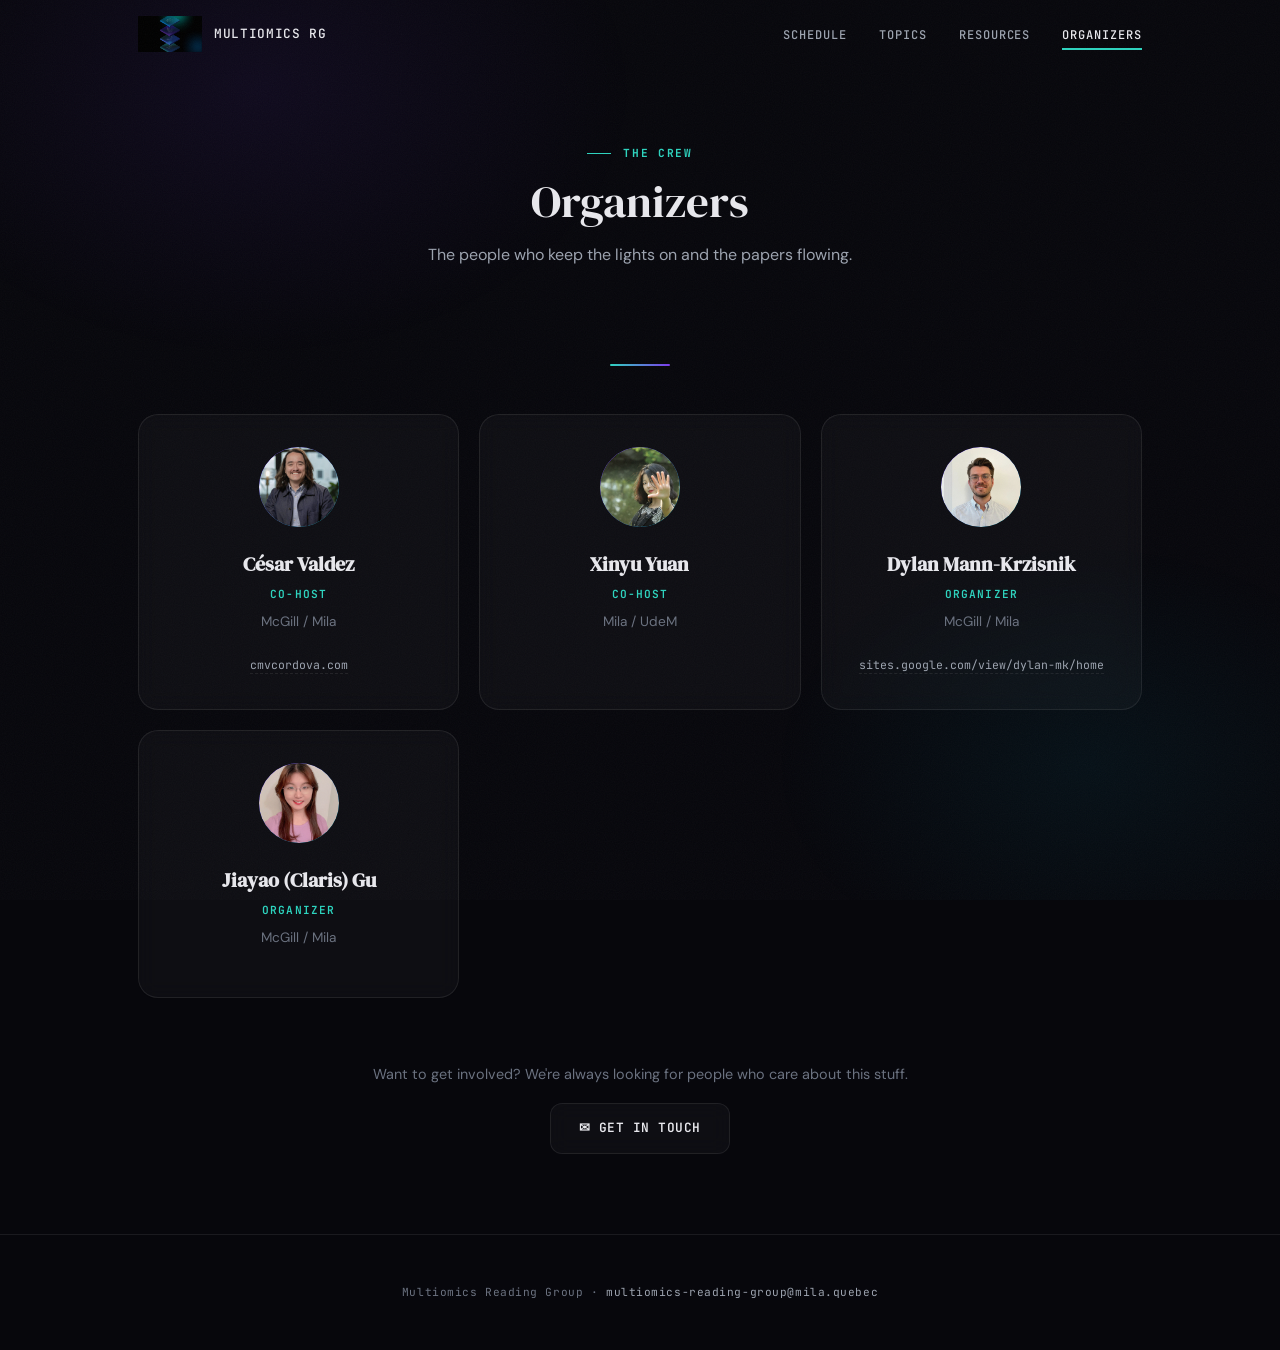
==== organizers.html @ 5864a451 "Add full GitHub Pages site: home, organizers, schedule Dark-mode site with schedule (upcoming/past s" ====
<!DOCTYPE html>
<html lang="en">
<head>
  <meta charset="UTF-8">
  <meta name="viewport" content="width=device-width, initial-scale=1.0">
  <title>Organizers — Multiomics Reading Group</title>
  <meta name="description" content="Meet the organizing committee of the Multiomics Reading Group.">
  <meta name="theme-color" content="#07070c">
  <link rel="icon" type="image/png" href="assets/logo.png">
  <link rel="stylesheet" href="assets/style.css">
  <!-- Google Analytics -->
  <script async src="https://www.googletagmanager.com/gtag/js?id=G-GBHXXDXN7W"></script>
  <script>
    window.dataLayer = window.dataLayer || [];
    function gtag(){dataLayer.push(arguments);}
    gtag('js', new Date());
    gtag('config', 'G-GBHXXDXN7W');
  </script>
</head>
<body>

  <a href="#main" class="skip-link">Skip to content</a>
  <div class="bg-glow" aria-hidden="true"></div>

  <!-- ======== NAV ======== -->
  <nav class="nav" role="navigation" aria-label="Main">
    <div class="container">
      <a href="index.html" class="nav-brand" aria-label="Home">
        <img src="assets/logo.png" alt="" width="36" height="36">
        <span>Multiomics RG</span>
      </a>
      <button class="nav-toggle" aria-label="Toggle menu" aria-expanded="false">
        <span></span><span></span><span></span>
      </button>
      <ul class="nav-links">
        <li><a href="index.html#schedule">Schedule</a></li>
        <li><a href="index.html#topics">Topics</a></li>
        <li><a href="index.html#resources">Resources</a></li>
        <li><a href="organizers.html" class="active">Organizers</a></li>
      </ul>
    </div>
  </nav>

  <!-- ======== MAIN ======== -->
  <main id="main">
    <section class="page-header">
      <div class="container">
        <div class="section-label fade-up">The Crew</div>
        <h1 class="section-title fade-up">Organizers</h1>
        <p class="fade-up">The people who keep the lights on and the papers flowing.</p>
      </div>
    </section>

    <div class="divider"></div>

    <section style="padding-top: 0;">
      <div class="container">
        <div id="organizers-grid" class="organizers-grid stagger">
          <!-- Rendered by main.js -->
        </div>

        <div style="margin-top: 4rem; text-align: center;" class="fade-up">
          <p style="color: var(--text-muted); font-size: 0.9rem; margin-bottom: 1rem;">
            Want to get involved? We're always looking for people who care about this stuff.
          </p>
          <a href="mailto:multiomics-reading-group@mila.quebec" class="btn btn-secondary">
            <span aria-hidden="true">&#9993;</span> Get in Touch
          </a>
        </div>
      </div>
    </section>
  </main>

  <!-- ======== FOOTER ======== -->
  <footer class="footer">
    <div class="container">
      <p>Multiomics Reading Group &middot; <a href="mailto:multiomics-reading-group@mila.quebec">multiomics-reading-group@mila.quebec</a></p>
    </div>
  </footer>

  <script src="js/main.js"></script>
</body>
</html>
---- assets/style.css ----
/* ============================================
   MULTIOMICS READING GROUP — Main Stylesheet
   Scholar-punk dark mode. Glass + grit.
   ============================================ */

/* --- Fonts ---
   DM Serif Display: editorial weight for headings
   JetBrains Mono: hacker energy for labels/meta
   DM Sans: readable body
*/
@import url('https://fonts.googleapis.com/css2?family=DM+Sans:ital,wght@0,400;0,500;0,700;1,400&family=DM+Serif+Display:ital@0;1&family=JetBrains+Mono:wght@400;500;700&display=swap');

/* --- Variables --- */
:root {
  --bg-deep: #07070c;
  --bg-surface: #0d0d14;
  --bg-card: rgba(255, 255, 255, 0.03);
  --bg-card-hover: rgba(255, 255, 255, 0.06);
  --glass-border: rgba(255, 255, 255, 0.08);
  --glass-border-hover: rgba(255, 255, 255, 0.15);

  --teal: #2dd4bf;
  --teal-dim: #0d9488;
  --cyan: #06b6d4;
  --purple: #7c3aed;
  --purple-glow: #a78bfa;
  --blue: #2563eb;
  --blue-bright: #60a5fa;

  --text-primary: #e8e8ed;
  --text-secondary: #9ca3af;
  --text-muted: #6b7280;

  --font-display: 'DM Serif Display', Georgia, serif;
  --font-body: 'DM Sans', system-ui, sans-serif;
  --font-mono: 'JetBrains Mono', 'Fira Code', monospace;

  --radius: 12px;
  --radius-lg: 20px;
  --transition: 0.3s cubic-bezier(0.4, 0, 0.2, 1);
}

/* --- Reset & Base --- */
*, *::before, *::after {
  margin: 0;
  padding: 0;
  box-sizing: border-box;
}

html {
  scroll-behavior: smooth;
  -webkit-font-smoothing: antialiased;
  -moz-osx-font-smoothing: grayscale;
}

body {
  font-family: var(--font-body);
  background: var(--bg-deep);
  color: var(--text-primary);
  line-height: 1.7;
  overflow-x: hidden;
  min-height: 100vh;
}

/* --- Noise texture overlay --- */
body::before {
  content: '';
  position: fixed;
  inset: 0;
  z-index: 9999;
  pointer-events: none;
  opacity: 0.035;
  background-image: url("data:image/svg+xml,%3Csvg viewBox='0 0 256 256' xmlns='http://www.w3.org/2000/svg'%3E%3Cfilter id='noise'%3E%3CfeTurbulence type='fractalNoise' baseFrequency='0.9' numOctaves='4' stitchTiles='stitch'/%3E%3C/filter%3E%3Crect width='100%25' height='100%25' filter='url(%23noise)'/%3E%3C/svg%3E");
  background-repeat: repeat;
  background-size: 256px 256px;
}

/* --- Ambient background gradients --- */
.bg-glow {
  position: fixed;
  inset: 0;
  z-index: -1;
  overflow: hidden;
  pointer-events: none;
}

.bg-glow::before {
  content: '';
  position: absolute;
  top: -20%;
  left: -10%;
  width: 60%;
  height: 60%;
  background: radial-gradient(ellipse, rgba(124, 58, 237, 0.08) 0%, transparent 70%);
  animation: drift-1 25s ease-in-out infinite;
}

.bg-glow::after {
  content: '';
  position: absolute;
  bottom: -10%;
  right: -10%;
  width: 50%;
  height: 50%;
  background: radial-gradient(ellipse, rgba(6, 182, 212, 0.06) 0%, transparent 70%);
  animation: drift-2 30s ease-in-out infinite;
}

@keyframes drift-1 {
  0%, 100% { transform: translate(0, 0) scale(1); }
  33% { transform: translate(5%, 10%) scale(1.1); }
  66% { transform: translate(-3%, -5%) scale(0.95); }
}

@keyframes drift-2 {
  0%, 100% { transform: translate(0, 0) scale(1); }
  50% { transform: translate(-8%, -5%) scale(1.15); }
}

/* --- Selection --- */
::selection {
  background: rgba(45, 212, 191, 0.25);
  color: #fff;
}

/* --- Links --- */
a {
  color: var(--teal);
  text-decoration: none;
  transition: color var(--transition);
}
a:hover {
  color: var(--cyan);
}
a:focus-visible {
  outline: 2px solid var(--teal);
  outline-offset: 3px;
  border-radius: 3px;
}

/* --- Layout --- */
.container {
  max-width: 1100px;
  margin: 0 auto;
  padding: 0 clamp(1.25rem, 4vw, 3rem);
}

/* ===========================
   NAVIGATION
   =========================== */
.nav {
  position: fixed;
  top: 0;
  left: 0;
  right: 0;
  z-index: 100;
  padding: 1rem 0;
  transition: background var(--transition), backdrop-filter var(--transition);
}

.nav.scrolled {
  background: rgba(7, 7, 12, 0.85);
  backdrop-filter: blur(20px) saturate(1.5);
  border-bottom: 1px solid var(--glass-border);
}

.nav .container {
  display: flex;
  align-items: center;
  justify-content: space-between;
}

.nav-brand {
  display: flex;
  align-items: center;
  gap: 0.75rem;
  text-decoration: none;
  color: var(--text-primary);
}

.nav-brand img {
  height: 36px;
  width: auto;
}

.nav-brand span {
  font-family: var(--font-mono);
  font-size: 0.8rem;
  font-weight: 500;
  letter-spacing: 0.05em;
  text-transform: uppercase;
}

.nav-links {
  display: flex;
  align-items: center;
  gap: 2rem;
  list-style: none;
}

.nav-links a {
  font-family: var(--font-mono);
  font-size: 0.75rem;
  font-weight: 500;
  letter-spacing: 0.08em;
  text-transform: uppercase;
  color: var(--text-secondary);
  padding: 0.4rem 0;
  position: relative;
}

.nav-links a::after {
  content: '';
  position: absolute;
  bottom: 0;
  left: 0;
  width: 0;
  height: 1.5px;
  background: var(--teal);
  transition: width var(--transition);
}

.nav-links a:hover,
.nav-links a.active {
  color: var(--text-primary);
}

.nav-links a:hover::after,
.nav-links a.active::after {
  width: 100%;
}

/* Mobile nav toggle */
.nav-toggle {
  display: none;
  flex-direction: column;
  gap: 5px;
  background: none;
  border: none;
  cursor: pointer;
  padding: 4px;
}

.nav-toggle span {
  display: block;
  width: 22px;
  height: 2px;
  background: var(--text-secondary);
  transition: var(--transition);
  border-radius: 1px;
}

/* ===========================
   HERO
   =========================== */
.hero {
  padding: 10rem 0 5rem;
  text-align: center;
  position: relative;
}

.hero-logo {
  width: clamp(100px, 18vw, 200px);
  height: auto;
  margin-bottom: 2rem;
  filter: drop-shadow(0 0 40px rgba(45, 212, 191, 0.15))
          drop-shadow(0 0 80px rgba(124, 58, 237, 0.1));
  animation: float 8s ease-in-out infinite;
}

@keyframes float {
  0%, 100% { transform: translateY(0); }
  50% { transform: translateY(-12px); }
}

.hero h1 {
  font-family: var(--font-display);
  font-size: clamp(2.5rem, 6vw, 4.5rem);
  font-weight: 400;
  line-height: 1.1;
  margin-bottom: 1.25rem;
  letter-spacing: -0.02em;
}

.hero h1 .accent {
  background: linear-gradient(135deg, var(--teal) 0%, var(--cyan) 40%, var(--purple-glow) 100%);
  -webkit-background-clip: text;
  -webkit-text-fill-color: transparent;
  background-clip: text;
}

.hero-tagline {
  font-family: var(--font-mono);
  font-size: clamp(0.85rem, 1.8vw, 1.05rem);
  color: var(--text-secondary);
  max-width: 600px;
  margin: 0 auto 3rem;
  font-weight: 400;
  line-height: 1.6;
}

.hero-tagline em {
  color: var(--teal);
  font-style: normal;
}

/* --- CTA Buttons --- */
.cta-group {
  display: flex;
  justify-content: center;
  gap: 1rem;
  flex-wrap: wrap;
  margin-bottom: 1rem;
}

.btn {
  display: inline-flex;
  align-items: center;
  gap: 0.5rem;
  font-family: var(--font-mono);
  font-size: 0.8rem;
  font-weight: 600;
  letter-spacing: 0.04em;
  text-transform: uppercase;
  padding: 0.85rem 1.75rem;
  border-radius: var(--radius);
  border: 1px solid transparent;
  cursor: pointer;
  text-decoration: none;
  transition: all var(--transition);
  position: relative;
  overflow: hidden;
}

.btn-primary {
  background: linear-gradient(135deg, var(--teal-dim), var(--teal));
  color: var(--bg-deep);
  border-color: var(--teal);
  box-shadow: 0 0 20px rgba(45, 212, 191, 0.15),
              inset 0 1px 0 rgba(255, 255, 255, 0.15);
}

.btn-primary:hover {
  background: linear-gradient(135deg, var(--teal), #5eead4);
  color: var(--bg-deep);
  box-shadow: 0 0 30px rgba(45, 212, 191, 0.3),
              0 4px 20px rgba(45, 212, 191, 0.15);
  transform: translateY(-2px);
}

.btn-secondary {
  background: var(--bg-card);
  color: var(--text-primary);
  border-color: var(--glass-border);
  backdrop-filter: blur(10px);
}

.btn-secondary:hover {
  background: var(--bg-card-hover);
  border-color: var(--purple-glow);
  color: var(--purple-glow);
  box-shadow: 0 0 25px rgba(124, 58, 237, 0.1);
  transform: translateY(-2px);
}

/* ===========================
   SECTIONS
   =========================== */
section {
  padding: 5rem 0;
}

.section-label {
  font-family: var(--font-mono);
  font-size: 0.7rem;
  font-weight: 700;
  letter-spacing: 0.15em;
  text-transform: uppercase;
  color: var(--teal);
  margin-bottom: 0.75rem;
  display: flex;
  align-items: center;
  gap: 0.75rem;
}

.section-label::before {
  content: '';
  display: block;
  width: 24px;
  height: 1.5px;
  background: var(--teal);
}

.section-title {
  font-family: var(--font-display);
  font-size: clamp(1.8rem, 4vw, 2.8rem);
  font-weight: 400;
  margin-bottom: 1.5rem;
  line-height: 1.2;
}

.section-subtitle {
  color: var(--text-secondary);
  font-size: 1.05rem;
  max-width: 620px;
  margin-bottom: 3rem;
  line-height: 1.7;
}

/* ===========================
   SCHEDULE / CALENDAR
   =========================== */
#schedule {
  border-top: 1px solid var(--glass-border);
}

.schedule-list {
  display: flex;
  flex-direction: column;
  gap: 1px;
  background: var(--glass-border);
  border-radius: var(--radius-lg);
  overflow: hidden;
  border: 1px solid var(--glass-border);
}

.schedule-item {
  display: grid;
  grid-template-columns: 120px 1fr auto;
  align-items: center;
  gap: 1.5rem;
  padding: 1.35rem 1.75rem;
  background: var(--bg-surface);
  transition: background var(--transition);
}

.schedule-item:hover {
  background: var(--bg-card-hover);
}

.schedule-item.is-next {
  background: rgba(45, 212, 191, 0.04);
  border-left: 3px solid var(--teal);
}

.schedule-date {
  font-family: var(--font-mono);
  font-size: 0.75rem;
  font-weight: 600;
  color: var(--teal);
  text-transform: uppercase;
  letter-spacing: 0.05em;
  line-height: 1.5;
}

.schedule-date .day {
  font-size: 1.5rem;
  display: block;
  color: var(--text-primary);
  letter-spacing: -0.02em;
}

.schedule-info {
  min-width: 0;
}

.schedule-title {
  font-family: var(--font-display);
  font-size: 1.1rem;
  margin-bottom: 0.25rem;
  color: var(--text-primary);
}

.schedule-speaker {
  font-family: var(--font-mono);
  font-size: 0.75rem;
  color: var(--text-muted);
  letter-spacing: 0.03em;
}

.schedule-speaker strong {
  color: var(--text-secondary);
  font-weight: 500;
}

.schedule-time {
  font-family: var(--font-mono);
  font-size: 0.7rem;
  color: var(--text-muted);
  text-align: right;
  white-space: nowrap;
  letter-spacing: 0.03em;
}

.schedule-paper-link {
  color: var(--text-primary);
  text-decoration: none;
  border-bottom: 1px dashed var(--glass-border);
  transition: color var(--transition), border-color var(--transition);
}

.schedule-paper-link:hover {
  color: var(--teal);
  border-color: var(--teal);
}

.schedule-badge {
  display: inline-block;
  font-family: var(--font-mono);
  font-size: 0.6rem;
  font-weight: 700;
  letter-spacing: 0.1em;
  text-transform: uppercase;
  padding: 0.2rem 0.6rem;
  border-radius: 99px;
  background: rgba(45, 212, 191, 0.12);
  color: var(--teal);
  margin-top: 0.35rem;
}

/* ===========================
   TOPICS / WHAT WE COVER
   =========================== */
.topics-grid {
  display: grid;
  grid-template-columns: repeat(auto-fill, minmax(280px, 1fr));
  gap: 1rem;
}

.topic-card {
  padding: 1.5rem;
  background: var(--bg-card);
  border: 1px solid var(--glass-border);
  border-radius: var(--radius);
  backdrop-filter: blur(10px);
  transition: all var(--transition);
  position: relative;
  overflow: hidden;
}

.topic-card::before {
  content: '';
  position: absolute;
  top: 0;
  left: 0;
  right: 0;
  height: 2px;
  background: linear-gradient(90deg, transparent, var(--teal), transparent);
  opacity: 0;
  transition: opacity var(--transition);
}

.topic-card:hover {
  border-color: var(--glass-border-hover);
  background: var(--bg-card-hover);
  transform: translateY(-3px);
}

.topic-card:hover::before {
  opacity: 1;
}

.topic-icon {
  font-size: 1.5rem;
  margin-bottom: 0.75rem;
  display: block;
}

.topic-card h3 {
  font-family: var(--font-mono);
  font-size: 0.8rem;
  font-weight: 600;
  text-transform: uppercase;
  letter-spacing: 0.08em;
  margin-bottom: 0.5rem;
  color: var(--text-primary);
}

.topic-card p {
  font-size: 0.9rem;
  color: var(--text-secondary);
  line-height: 1.6;
}

/* ===========================
   RESOURCES
   =========================== */
.resources-row {
  display: grid;
  grid-template-columns: repeat(auto-fit, minmax(280px, 1fr));
  gap: 1rem;
}

.resource-link {
  display: flex;
  align-items: center;
  gap: 1rem;
  padding: 1.25rem 1.5rem;
  background: var(--bg-card);
  border: 1px solid var(--glass-border);
  border-radius: var(--radius);
  transition: all var(--transition);
  text-decoration: none;
  color: var(--text-primary);
}

.resource-link:hover {
  border-color: var(--glass-border-hover);
  background: var(--bg-card-hover);
  transform: translateY(-2px);
  color: var(--text-primary);
}

.resource-icon {
  flex-shrink: 0;
  width: 44px;
  height: 44px;
  border-radius: 10px;
  display: flex;
  align-items: center;
  justify-content: center;
  font-size: 1.2rem;
  background: rgba(45, 212, 191, 0.08);
  border: 1px solid rgba(45, 212, 191, 0.15);
}

.resource-link:nth-child(2) .resource-icon {
  background: rgba(124, 58, 237, 0.08);
  border-color: rgba(124, 58, 237, 0.15);
}

.resource-text {
  min-width: 0;
}

.resource-text strong {
  display: block;
  font-family: var(--font-mono);
  font-size: 0.8rem;
  font-weight: 600;
  letter-spacing: 0.03em;
  margin-bottom: 0.15rem;
}

.resource-text span {
  font-size: 0.8rem;
  color: var(--text-muted);
}

.resource-arrow {
  margin-left: auto;
  font-size: 1.1rem;
  color: var(--text-muted);
  transition: transform var(--transition), color var(--transition);
}

.resource-link:hover .resource-arrow {
  transform: translateX(4px);
  color: var(--teal);
}

/* ===========================
   ORGANIZERS
   =========================== */
.organizers-grid {
  display: grid;
  grid-template-columns: repeat(auto-fill, minmax(260px, 1fr));
  gap: 1.25rem;
}

.organizer-card {
  padding: 2rem 1.75rem;
  background: var(--bg-card);
  border: 1px solid var(--glass-border);
  border-radius: var(--radius-lg);
  backdrop-filter: blur(10px);
  text-align: center;
  transition: all var(--transition);
  position: relative;
}

.organizer-card:hover {
  border-color: var(--glass-border-hover);
  background: var(--bg-card-hover);
  transform: translateY(-4px);
}

.organizer-avatar {
  width: 80px;
  height: 80px;
  border-radius: 50%;
  margin: 0 auto 1.25rem;
  background: linear-gradient(135deg, var(--purple), var(--teal-dim));
  display: flex;
  align-items: center;
  justify-content: center;
  font-family: var(--font-display);
  font-size: 1.75rem;
  color: white;
  position: relative;
  overflow: hidden;
}

.organizer-avatar img {
  width: 100%;
  height: 100%;
  object-fit: cover;
  border-radius: 50%;
}

.organizer-card h3 {
  font-family: var(--font-display);
  font-size: 1.25rem;
  margin-bottom: 0.25rem;
}

.organizer-role {
  font-family: var(--font-mono);
  font-size: 0.7rem;
  font-weight: 600;
  letter-spacing: 0.1em;
  text-transform: uppercase;
  color: var(--teal);
  margin-bottom: 0.4rem;
}

.organizer-affiliation {
  font-size: 0.85rem;
  color: var(--text-muted);
  margin-bottom: 1rem;
}

.organizer-link {
  font-family: var(--font-mono);
  font-size: 0.72rem;
  color: var(--text-secondary);
  border-bottom: 1px dashed var(--glass-border);
  padding-bottom: 1px;
  transition: color var(--transition), border-color var(--transition);
}

.organizer-link:hover {
  color: var(--teal);
  border-color: var(--teal);
}

/* ===========================
   FOOTER
   =========================== */
.footer {
  border-top: 1px solid var(--glass-border);
  padding: 3rem 0;
  text-align: center;
}

.footer p {
  font-family: var(--font-mono);
  font-size: 0.7rem;
  color: var(--text-muted);
  letter-spacing: 0.05em;
}

.footer a {
  color: var(--text-secondary);
}

/* ===========================
   ANIMATIONS — Entrance
   =========================== */
.fade-up {
  opacity: 0;
  transform: translateY(24px);
  transition: opacity 0.7s cubic-bezier(0.16, 1, 0.3, 1),
              transform 0.7s cubic-bezier(0.16, 1, 0.3, 1);
}

.fade-up.visible {
  opacity: 1;
  transform: translateY(0);
}

/* Stagger children */
.stagger > .fade-up:nth-child(1) { transition-delay: 0s; }
.stagger > .fade-up:nth-child(2) { transition-delay: 0.07s; }
.stagger > .fade-up:nth-child(3) { transition-delay: 0.14s; }
.stagger > .fade-up:nth-child(4) { transition-delay: 0.21s; }
.stagger > .fade-up:nth-child(5) { transition-delay: 0.28s; }
.stagger > .fade-up:nth-child(6) { transition-delay: 0.35s; }
.stagger > .fade-up:nth-child(7) { transition-delay: 0.42s; }
.stagger > .fade-up:nth-child(8) { transition-delay: 0.49s; }

/* ===========================
   RESPONSIVE
   =========================== */
@media (max-width: 768px) {
  .nav-links {
    display: none;
    position: fixed;
    top: 0;
    left: 0;
    right: 0;
    bottom: 0;
    background: rgba(7, 7, 12, 0.97);
    backdrop-filter: blur(20px);
    flex-direction: column;
    align-items: center;
    justify-content: center;
    gap: 2.5rem;
    z-index: 200;
  }

  .nav-links.open {
    display: flex;
  }

  .nav-links a {
    font-size: 1rem;
  }

  .nav-toggle {
    display: flex;
    z-index: 300;
  }

  .nav-toggle.open span:nth-child(1) {
    transform: rotate(45deg) translate(5px, 5px);
  }
  .nav-toggle.open span:nth-child(2) {
    opacity: 0;
  }
  .nav-toggle.open span:nth-child(3) {
    transform: rotate(-45deg) translate(5px, -5px);
  }

  .hero {
    padding: 8rem 0 3rem;
  }

  .schedule-item {
    grid-template-columns: 1fr;
    gap: 0.5rem;
    padding: 1.25rem;
  }

  .schedule-date {
    display: flex;
    align-items: baseline;
    gap: 0.5rem;
  }

  .schedule-date .day {
    font-size: 1.1rem;
    display: inline;
  }

  .schedule-time {
    text-align: left;
  }

  .topics-grid {
    grid-template-columns: 1fr;
  }

  .organizers-grid {
    grid-template-columns: 1fr;
  }
}

@media (max-width: 480px) {
  .cta-group {
    flex-direction: column;
    align-items: stretch;
  }

  .btn {
    justify-content: center;
  }
}

/* ===========================
   PAGE-SPECIFIC: Organizers
   =========================== */
.page-header {
  padding: 9rem 0 3rem;
  text-align: center;
}

.page-header .section-label {
  justify-content: center;
}

.page-header .section-title {
  margin-bottom: 0.75rem;
}

.page-header p {
  color: var(--text-secondary);
  max-width: 500px;
  margin: 0 auto;
}

/* Divider flourish */
.divider {
  width: 60px;
  height: 2px;
  background: linear-gradient(90deg, var(--teal), var(--purple));
  margin: 3rem auto;
  border-radius: 99px;
}

/* ===========================
   SKIP LINK (a11y)
   =========================== */
.skip-link {
  position: absolute;
  top: -100%;
  left: 1rem;
  background: var(--teal);
  color: var(--bg-deep);
  padding: 0.5rem 1rem;
  border-radius: 0 0 8px 8px;
  font-family: var(--font-mono);
  font-size: 0.8rem;
  z-index: 9999;
  transition: top 0.2s;
}

.skip-link:focus {
  top: 0;
}

/* ===========================
   PAST TALKS
   =========================== */
#past-section[aria-hidden="true"] {
  display: none !important;
}

#past-section[aria-hidden="false"] {
  display: block !important;
}

.past-session-group {
  margin-bottom: 2.5rem;
}

.past-session-label {
  font-family: var(--font-mono);
  font-size: 0.75rem;
  font-weight: 700;
  letter-spacing: 0.12em;
  text-transform: uppercase;
  color: var(--purple-glow);
  margin-bottom: 0.75rem;
  padding-left: 0.25rem;
}

.schedule-item.is-cancelled {
  opacity: 0.45;
}

.schedule-item.is-cancelled .schedule-title {
  text-decoration: line-through;
  text-decoration-color: var(--text-muted);
}

.schedule-item.is-skip {
  opacity: 0.35;
}

.schedule-badge.badge-cancelled {
  background: rgba(239, 68, 68, 0.12);
  color: #f87171;
}

.schedule-badge.badge-postponed {
  background: rgba(251, 191, 36, 0.12);
  color: #fbbf24;
}

.schedule-badge.badge-open {
  background: rgba(45, 212, 191, 0.12);
  color: var(--teal);
  cursor: pointer;
}

.schedule-empty {
  font-family: var(--font-mono);
  font-size: 0.85rem;
  color: var(--text-muted);
  text-align: center;
  padding: 2rem;
}

.toggle-arrow {
  font-size: 0.65rem;
}
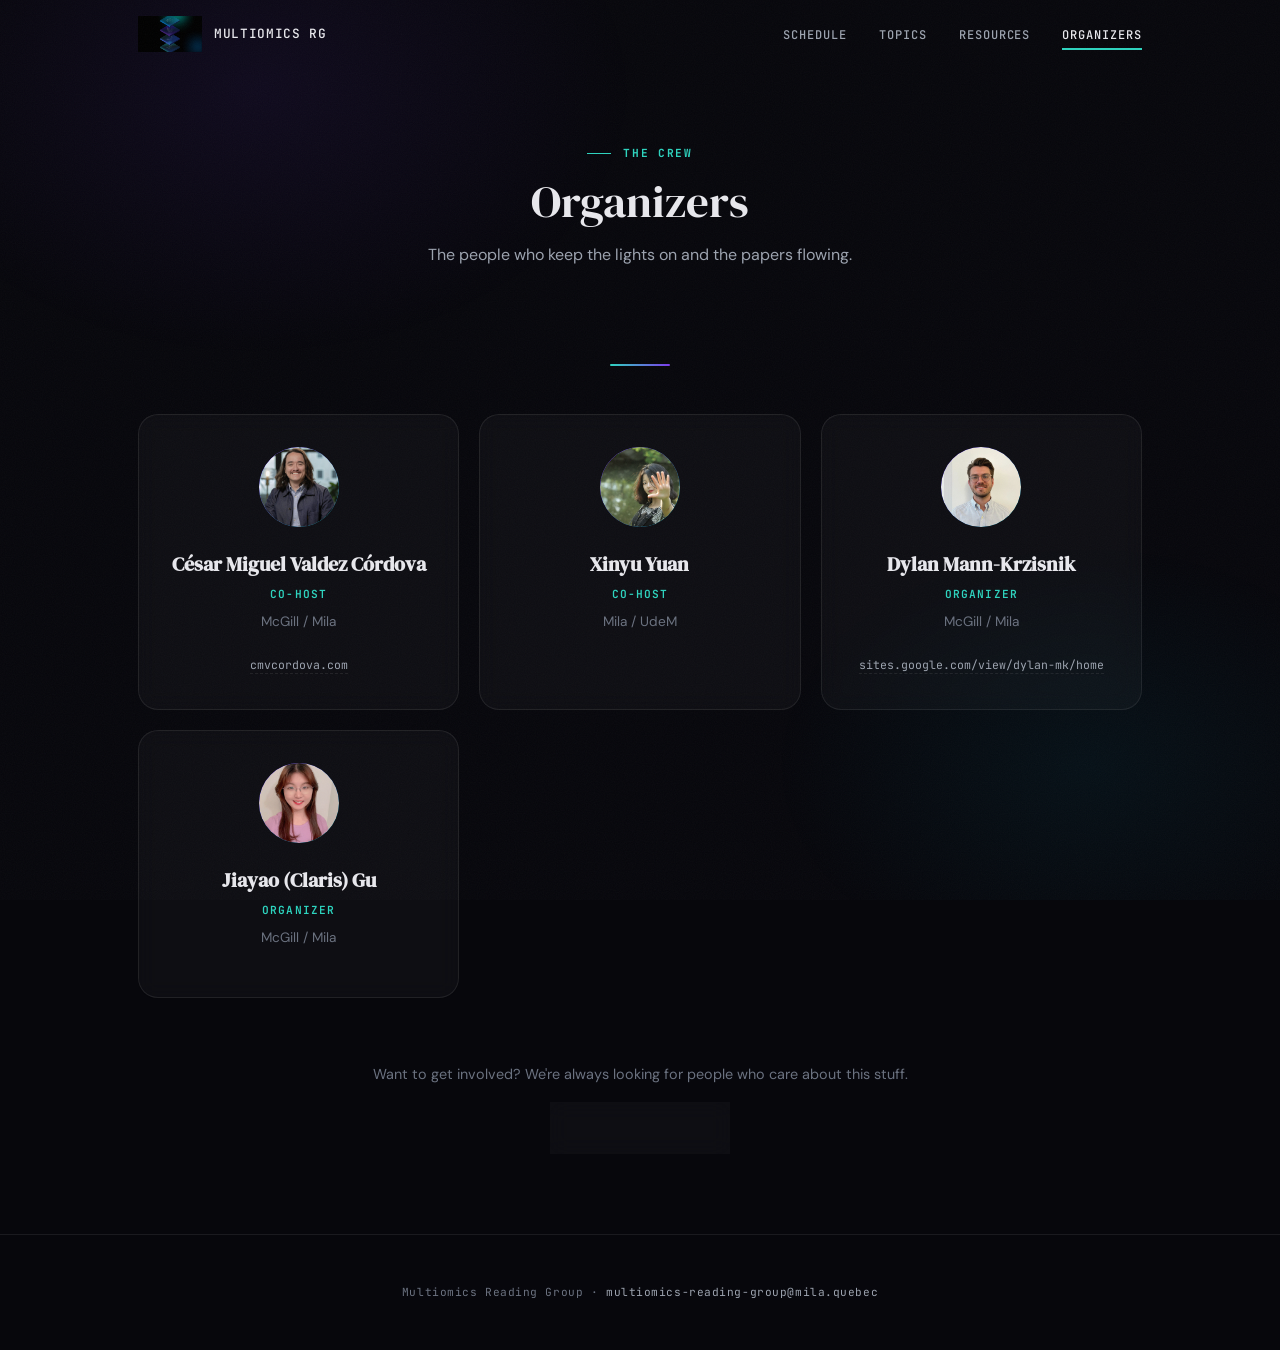
==== commit 0b47ec63: "Fix render-blocking font load by moving Google Fonts from CSS @import to HTML link tags Co-Authored-" ====
--- a/organizers.html
+++ b/organizers.html
@@ -7,6 +7,9 @@
   <meta name="description" content="Meet the organizing committee of the Multiomics Reading Group.">
   <meta name="theme-color" content="#07070c">
   <link rel="icon" type="image/png" href="assets/logo.png">
+  <link rel="preconnect" href="https://fonts.googleapis.com">
+  <link rel="preconnect" href="https://fonts.gstatic.com" crossorigin>
+  <link rel="stylesheet" href="https://fonts.googleapis.com/css2?family=DM+Sans:ital,wght@0,400;0,500;0,700;1,400&family=DM+Serif+Display:ital@0;1&family=JetBrains+Mono:wght@400;500;700&display=swap">
   <link rel="stylesheet" href="assets/style.css">
   <!-- Google Analytics -->
   <script async src="https://www.googletagmanager.com/gtag/js?id=G-GBHXXDXN7W"></script>
--- a/assets/style.css
+++ b/assets/style.css
@@ -7,8 +7,8 @@
    DM Serif Display: editorial weight for headings
    JetBrains Mono: hacker energy for labels/meta
    DM Sans: readable body
+   Loaded via <link> in HTML (not @import) to avoid render-blocking waterfall.
 */
-@import url('https://fonts.googleapis.com/css2?family=DM+Sans:ital,wght@0,400;0,500;0,700;1,400&family=DM+Serif+Display:ital@0;1&family=JetBrains+Mono:wght@400;500;700&display=swap');
 
 /* --- Variables --- */
 :root {
@@ -490,6 +490,13 @@
   text-align: right;
   white-space: nowrap;
   letter-spacing: 0.03em;
+}
+
+.schedule-local-time {
+  display: block;
+  color: var(--teal-dim);
+  margin-top: 0.2rem;
+  font-size: 0.65rem;
 }
 
 .schedule-paper-link {
